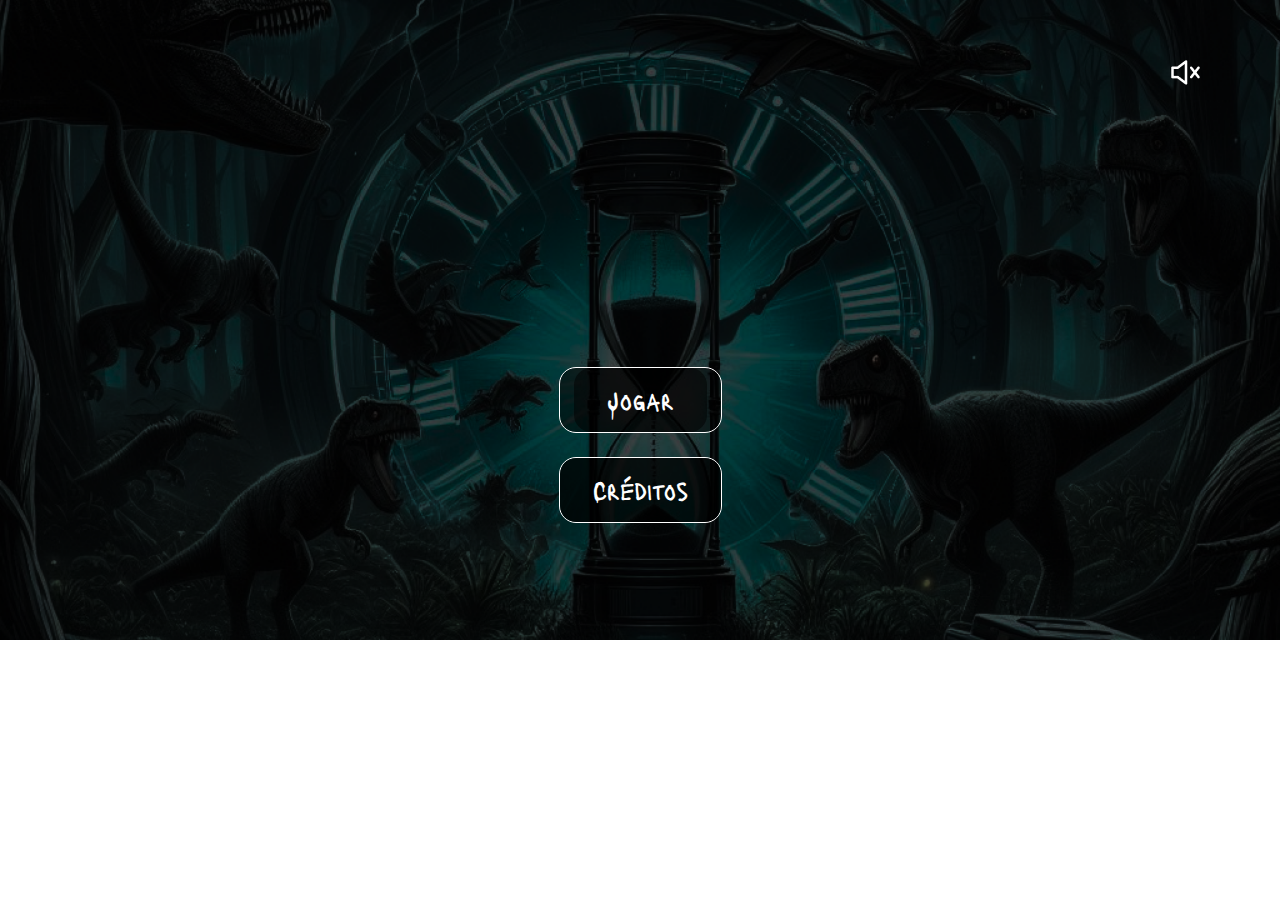
==== index.html @ 9ce76d76 "Index" ====
<!DOCTYPE html>
<html lang="pt-br">
<head>
    <meta charset="UTF-8">
    <meta name="viewport" content="width=device-width, initial-scale=1.0">
    <link rel="icon" href="view/img/iconeRT.png" type="image/x-icon">
    <title>Reptor's TimeQuake</title>
    <link rel="stylesheet" href="view/css/style.css">
    <link rel="stylesheet" href="view/css/style_responsivo.css">

    <!-- Biblioteca animate.css -->
    <link rel="stylesheet" href="https://cdnjs.cloudflare.com/ajax/libs/animate.css/4.1.1/animate.min.css"/>
    
    <!-- Conexão das fontes do Google -->
    <link rel="preconnect" href="https://fonts.googleapis.com">
    <link rel="preconnect" href="https://fonts.gstatic.com" crossorigin>

    <!-- Fonte Lacquer -->
    <link href="https://fonts.googleapis.com/css2?family=Lacquer&display=swap" rel="stylesheet">

</head>
<body class="index">
    <div class="containerIndex">
        <div class="iconesSom">
            <div class="som animate__animated animate__fadeInLeft " id="somDesligado">
                <img src="view/img/componentes/somDesligado.png" alt="Som Desligado" class="imagem_100">
                <img src="view/img/componentes/somDesligado_50.png" alt="Som Desligado" class="imagem_50">
            </div>
            <div class="som none" id="somLigado">
                <img src="view/img/componentes/somLigado.png" alt="Som Ligado" class="imagem_100">
                <img src="view/img/componentes/somLigado_50.png" alt="Som Ligado" class="imagem_50">
            </div>
        </div>

        <div class="botoes">
            <a href="jogo.html"><button class="botaoIndex">Jogar</button></a>
            <a href="creditos.html"><button class="botaoIndex">Créditos</button></a>
        </div>
    </div>
    
</body>
</html>
---- view/css/style.css ----
*{
    color: white;
}

body{
    background-image: url(../img/cenarios/cenarioCaminho.jpg) ;
    background-repeat: no-repeat;
    background-size: 100%; 
    background-position: center 30%;
    margin: 0;
}

.container{
    display: flex;
    flex-direction: column;
    justify-content: space-between;
    min-height: 100vh;
    max-height: 100vh;
}

.historia{
    margin: auto;
    max-width: 1250px;
    margin-top: 36px;
}

.questao{
    background: rgba(0, 0, 0, 0.83);
    padding: 20px 32px;
    flex-direction: column;
    justify-content: center;
    align-items: flex-start;
    gap: 19px;
}

/* Titulo */
h1{
    font-family: Lacquer;
    font-size: 1.8rem;
    font-style: normal;
    font-weight: 400;
    line-height: normal;
    text-decoration-line: underline;
}

/* Pergunta */
p{
    color: #FFF;
    font-family: Inter;
    font-size: 1.1rem;
    font-style: normal;
    font-weight: 400;
    line-height: 1.7rem; 
}

.opcoes{
    display: flex;
    justify-content: space-between;
    margin-top: 20px;
}

button{
    display: inline-flex;
    padding: 17px 33px;
    justify-content: center;
    align-items: center;
    gap: 10px;
    border-radius: 17px;
    border: 1px solid #FFF;
    background: rgba(0, 0, 0, 0.50);
    font-family: Inter;
    font-size: 1.1rem;
    font-style: normal;
    font-weight: 700;
    cursor: pointer;
}

.botao1:hover,.botao2:hover{
    transform: scale(1.09);
    transition: 100ms linear; 
}

.info{
    display: flex;
    justify-content: space-between;
    margin-top: 10px;
    margin-left: 6%;
    margin-right: 6%;
    margin-bottom: 25px;
    align-items: flex-end;
}

.som{
    text-align: center;
    cursor: pointer;
    justify-content: center;
    display: flex;
}

.none{
    display: none;
}

.barras{
    display: flex;
    flex-direction: column;
    gap: 40px;
}

/* Barra de Progresso */
progress{
    max-width: 100px;
    border: 2px solid white;
    margin-bottom: 8px;
    margin-top: 12px;
}

/* Chrome/Safari */ 
progress::-webkit-progress-bar { 
    background: black
} 

progress::-webkit-progress-value { 
    background-color: white !important; 
} 

/* Firefox */ 
progress { 
    background-color: black; 
} 

progress::-moz-progress-bar { 
    background-color: white !important; 
} 

/*IE10 */ 
progress { 
    background-color: black; 
} 

progress { 
    background-color: white; 
} 

/* Porcentagem */
h3{
    color: #FFF;
    font-family: Lacquer;
    font-size: 1.6rem;
    font-style: normal;
    font-weight: 400;
    line-height: normal;
    margin: 0;
}

.imagem_50{
    display: none;
}

.vida, .sanidade{
    display: flex;
    flex-direction: column;
    justify-content: center;
    align-items: center;
    max-width: 100px;
}

/* Dia */
h2{
    font-family: Lacquer;
    font-size: 5rem;
    font-style: normal;
    font-weight: 400;
    line-height: normal;
    margin: 0;
}

.bloquear::before {
    content: ""; 
    position: fixed;
    top: 0;
    left: 0;
    width: 100%;
    height: 100%;
    background-color: rgba(0, 0, 0, 0.9); 
    z-index: 1; 
}

.divJumpscare{
    display: none;
    position: fixed;
    width: 100%;
    z-index: 2; 
    margin: auto;
    text-align: center;
}

.divJumpscare img{
    max-height: 100vh;
}

.audio, #somJumpscare{
    display: none;
}


/* Index ********************************************************************************************************************************************************************************************/

.index{
    background-image: url(../img/cenarios/cenarioIndex.png);
    background-position:top;
}

.containerIndex{
    display: flex;
    flex-direction: column;
    margin-top: 60px;
}

.iconesSom{
    display: flex;
    justify-content: flex-end;
    margin-right: 80px;
}

a{
    display: flex;
    justify-content: center;
    align-items: center;
    border-radius: 17px;
    border: 1px solid #FFF;
    background: rgba(0, 0, 0, 0.50);
    text-decoration: none;
}

.botaoIndex{
    color: #FFF;
    font-family: Lacquer;
    font-size: 25px;
    font-style: normal;
    font-weight: 400;
    padding: 17px 33px;
    border: 0;
}

.botoes{
    margin: auto;
    display: flex;
    flex-direction: column;
    justify-content: center;
    height: 80vh;
    gap: 24px;
}
---- view/css/style_responsivo.css ----
@media (max-width: 1600px) {

    p{
        font-size: 0.9rem;
        line-height: 1.5rem;
    }

    button{
        font-size: 0.9rem;
    }

    h2{
        font-size: 4.8rem;
    }

    .imagem_100{
        display: none;
    }

    .imagem_50{
        display: block;
    }

    progress{
        max-width: 70px;
    }

    h3{
        font-size: 1.4rem;
    }
}

@media (max-width: 1800px) {

    .historia{
        margin-top: 15px;
    }
}
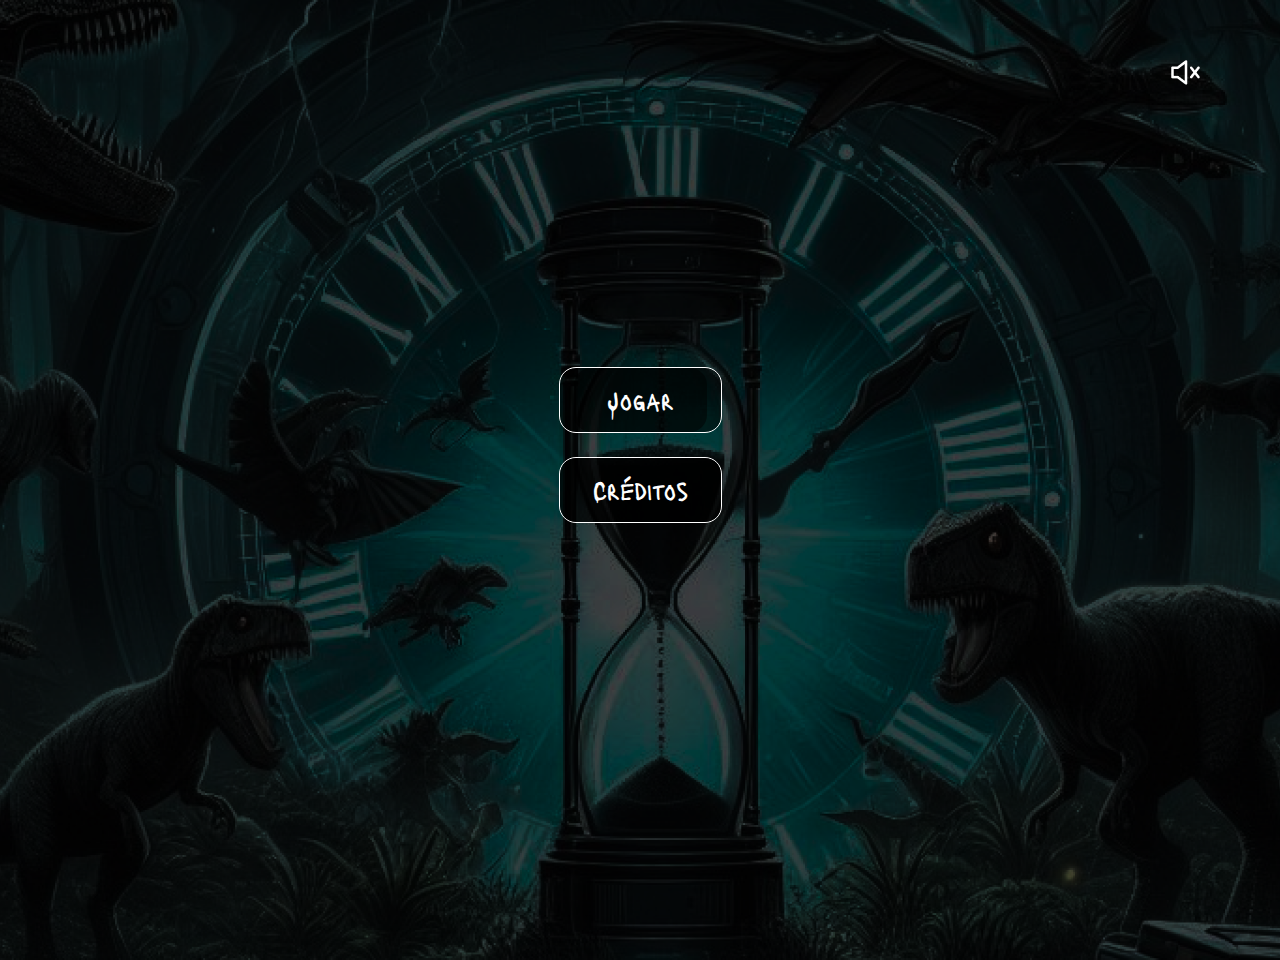
==== commit 4cd39343: "Index Audio" ====
--- a/index.html
+++ b/index.html
@@ -37,6 +37,12 @@
             <a href="creditos.html"><button class="botaoIndex">Créditos</button></a>
         </div>
     </div>
+
+    <audio  controls="controls" class="audio" id="audio" loop>
+        <source src="view/audios/fundoMusical.mp3" type="audio/mp3"/>
+    </audio>
     
 </body>
-</html>+</html>
+
+<script src="js/audio.js"></script>
--- a/view/css/style.css
+++ b/view/css/style.css
@@ -209,6 +209,8 @@
 .index{
     background-image: url(../img/cenarios/cenarioIndex.png);
     background-position:top;
+    background-size: cover;
+    height: 100vh;
 }
 
 .containerIndex{
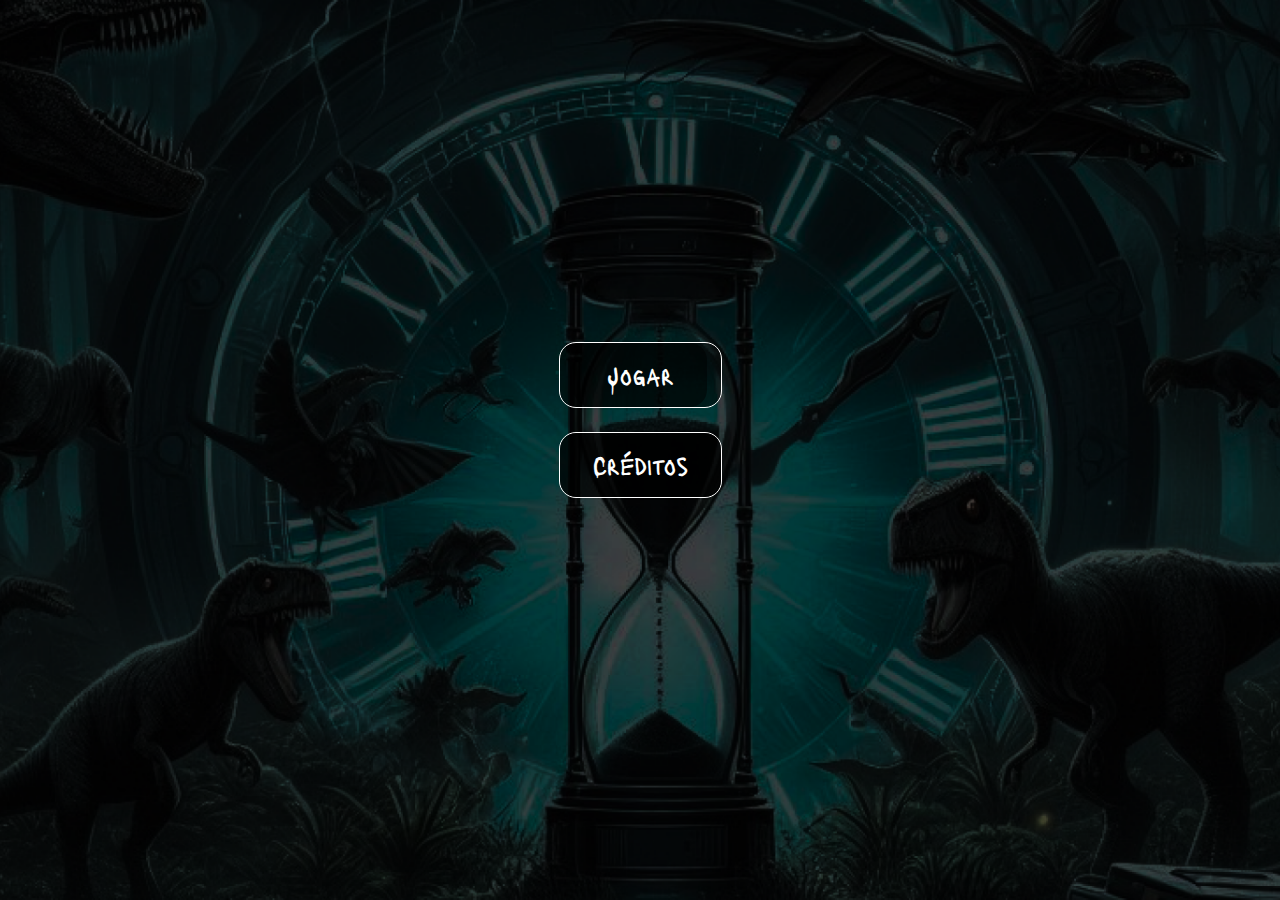
==== commit 8b4cbde2: "Sem Audio em Index/Creditos por enquanto" ====
--- a/index.html
+++ b/index.html
@@ -22,7 +22,7 @@
 <body class="index">
     <div class="containerIndex">
         <div class="iconesSom">
-            <div class="som animate__animated animate__fadeInLeft " id="somDesligado">
+            <div class="som none animate__animated animate__fadeInLeft " id="somDesligado">
                 <img src="view/img/componentes/somDesligado.png" alt="Som Desligado" class="imagem_100">
                 <img src="view/img/componentes/somDesligado_50.png" alt="Som Desligado" class="imagem_50">
             </div>
--- a/view/css/style.css
+++ b/view/css/style.css
@@ -216,7 +216,9 @@
 .containerIndex{
     display: flex;
     flex-direction: column;
-    margin-top: 60px;
+    padding-top: 60px;
+    margin-left: 8px;
+    margin-right: 8px;
 }
 
 .iconesSom{
@@ -252,4 +254,9 @@
     justify-content: center;
     height: 80vh;
     gap: 24px;
-}+}
+
+.voltar{
+    justify-content: flex-end;
+}
+
